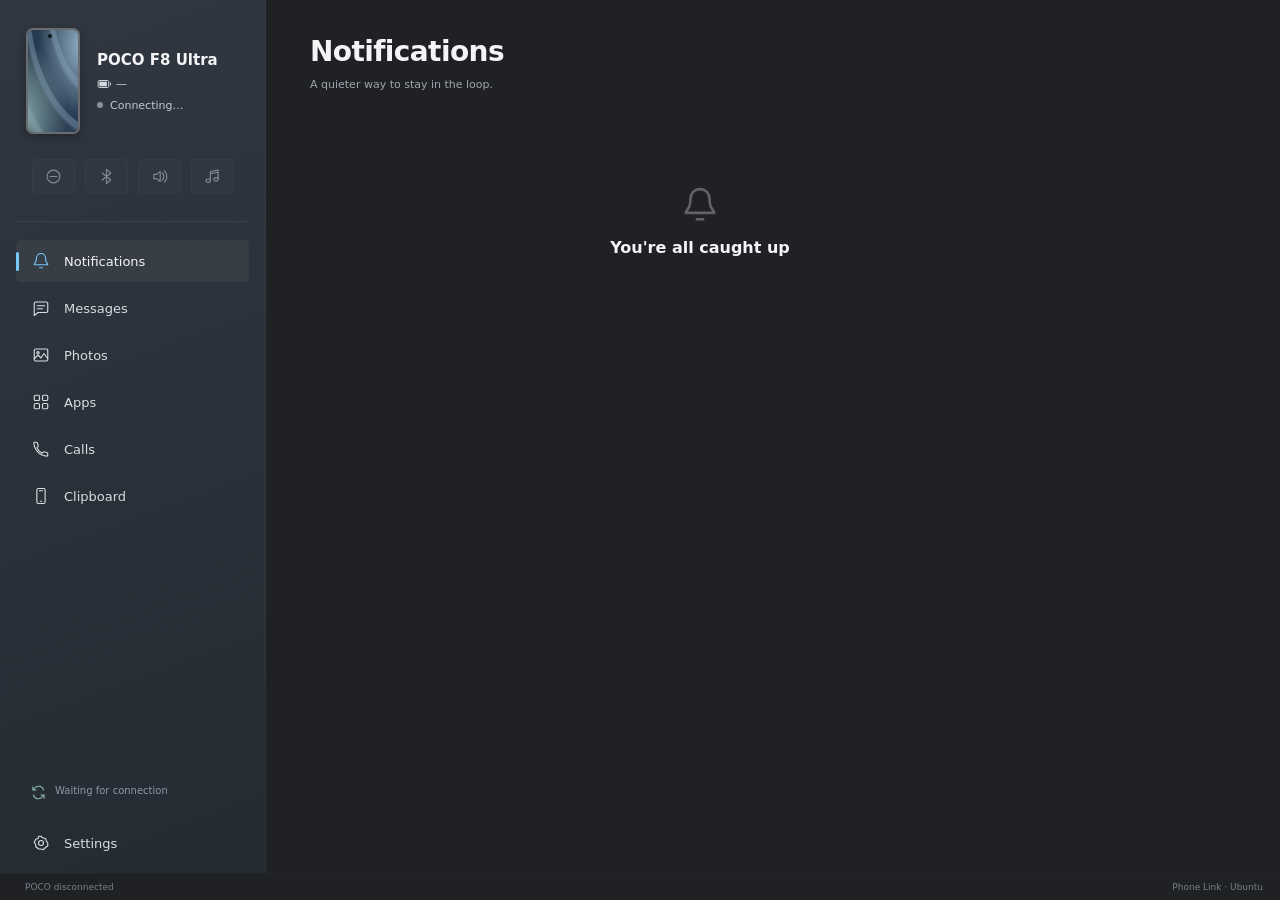
==== src/ui/index.html @ aa17e8bf "Add Linux client, embedded dialer, native relay and GNOME companion" ====
<!doctype html><html lang="el"><head><meta charset="utf-8"><meta name="viewport" content="width=device-width,initial-scale=1"><meta http-equiv="Content-Security-Policy" content="default-src 'none'; script-src 'self'; style-src 'self' 'unsafe-inline'; img-src 'self' data:; connect-src 'none'; frame-src 'self'; object-src 'none'; base-uri 'none'; form-action 'none'"><title>Phone Link</title><link rel="stylesheet" href="style.css"></head><body><div class="window"><div class="workspace"><aside class="sidebar"><div class="device"><div class="phone-thumb" aria-hidden="true"><div class="camera-hole"></div><div class="phone-wallpaper"></div></div><div class="device-info"><div class="device-name">POCO F8 Ultra</div><div class="device-indicators" id="device-indicators">—</div><div class="connection" id="connection">Σύνδεση…</div></div></div><div class="quick-controls" id="quick-controls"></div><nav class="navigation" id="navigation"></nav><div class="sidebar-bottom"><div class="sync-status" id="sync-state"></div><button class="nav-item" data-tab="settings" id="settings-nav"></button></div></aside><main class="main"><div id="view"></div></main></div><footer class="statusbar"><span id="footer-state"></span><span>Phone Link · Ubuntu</span></footer></div><div class="toast" id="toast" role="status"></div><script src="icons.js"></script><script src="native.js"></script></body></html>
---- src/ui/style.css ----
:root{font-family:'Segoe UI Variable','Segoe UI',system-ui,-apple-system,sans-serif;color:#f5f5f7;background:#0a111d;font-synthesis:none;--bg:#202124;--panel:#28292d;--raised:#303136;--sidebar:#272d35;--text:#f4f4f6;--muted:#a1a4ae;--border:#ffffff12;--hover:#ffffff09;--accent:#77c8fa;--accent-bg:#203e52;--input:#2a2b2f;--shadow:0 25px 100px #0007}*{box-sizing:border-box}body{margin:0;min-width:360px;min-height:100vh;overflow:hidden}button,input,textarea{font:inherit}button{color:inherit;cursor:pointer}button:disabled{cursor:default;opacity:.4}button:focus-visible,a:focus-visible,input:focus-visible,textarea:focus-visible{outline:2px solid var(--accent);outline-offset:3px}button{border:0;background:none}svg{display:block;width:20px;height:20px;flex-shrink:0}input,textarea{color:var(--text);background:var(--input);border:1px solid #ffffff10;outline:none}input::placeholder,textarea::placeholder{color:var(--muted)}.desktop-glow{position:fixed;inset:0;background:radial-gradient(ellipse at 90% 100%,#22438370 0,transparent 50%),radial-gradient(ellipse at 10% 0,#163b6c85 0,transparent 50%),#0b111d}.window{position:relative;margin:26px auto;width:calc(100% - 72px);max-width:1536px;height:calc(100dvh - 52px);min-height:590px;border:1px solid #ffffff24;border-radius:11px;box-shadow:var(--shadow);overflow:hidden;background:var(--bg);display:flex;flex-direction:column}.titlebar{height:43px;min-height:43px;background:#23252b;display:flex;align-items:center;justify-content:space-between;padding-left:20px}.title-brand{display:flex;align-items:center;gap:10px;font-size:12px}.phone-link-logo{position:relative;display:block;width:20px;height:20px}.phone-link-logo i{position:absolute;width:10px;height:17px;border:2px solid #4db5f5;border-radius:2px;left:1px;top:0;background:#104373}.phone-link-logo i+i{left:8px;top:4px;background:#64d0fa;border-color:#64d0fa;height:14px;width:9px;box-shadow:-1px 0 1px #101520}.demo-tag{font-size:8px;letter-spacing:1.3px;border:1px solid #ffffff20;border-radius:3px;color:#a2a6b2;padding:2px 5px;margin-left:7px}.title-tools{display:flex;align-items:center;height:100%}.title-tools .icon-button{width:38px;height:30px;color:#b0b5c1}.title-divider{height:15px;width:1px;background:var(--border);margin:0 11px}.window-button{font-family:Arial,sans-serif;height:43px;width:47px;font-size:15px;color:#c9cbd3}.window-button:hover{background:#ffffff10}.close-window:hover{background:#c42b1c;color:#fff}.workspace{display:flex;flex:1;min-height:0}.sidebar{width:266px;min-width:266px;padding:28px 16px 9px;background:radial-gradient(ellipse at 0 25%,#52617930,transparent 75%),linear-gradient(165deg,#2c3037,#252b34);border-right:1px solid #ffffff08;display:flex;flex-direction:column;overflow-y:auto}.device{display:flex;gap:17px;align-items:center;padding:0 10px 25px}.phone-thumb{position:relative;background:#10151a;border:2px solid #6a6c70;border-radius:7px;width:48px;height:91px;overflow:hidden;flex-shrink:0;box-shadow:0 3px 10px #0004}.phone-wallpaper{position:absolute;inset:1px;border-radius:4px;background:radial-gradient(ellipse at 100% 20%,#8dabc1 0,transparent 55%),radial-gradient(ellipse at -10% 80%,#88aaa8 0,transparent 56%),repeating-radial-gradient(ellipse at 150% -20%,#263a51 0 8px,#526780 9px 12px,#2c3e51 14px 20px);transform:scale(1.15)}.camera-hole{position:absolute;z-index:1;width:4px;height:4px;border-radius:50%;background:#0d161c;top:4px;left:20px}.phone-thumb>span{position:absolute;top:20px;left:6px;font-size:10px;font-weight:300;color:#ffffffc5}.device-name{font-weight:600;font-size:15px;display:flex;gap:22px;align-items:center;padding:0;white-space:nowrap}.device-name>span{color:var(--muted);font-size:16px}.device-indicators{display:flex;align-items:center;gap:5px;font-size:11px;color:#d4d8e0;margin:8px 0}.device-indicators #network-icons{display:flex;gap:4px}.device-indicators svg{width:14px;height:14px}.device-indicators #battery-icon svg{width:19px}.connection{display:flex;align-items:center;gap:7px;font-size:11px;color:#c4c9d4}.status-dot{display:inline-block;width:6px;height:6px;background:#64ce91;border-radius:50%;flex-shrink:0}.quick-controls{display:flex;gap:10px;justify-content:center;margin-bottom:27px}.quick-toggle{height:35px;width:43px;display:grid;place-items:center;background:#ffffff09;border:1px solid #ffffff0d;border-radius:5px;color:#d6dbe5}.quick-toggle svg{width:17px;height:17px}.quick-toggle.active{background:#91d5fc;color:#17394d;border-color:transparent}.quick-toggle:hover{filter:brightness(1.13)}.navigation{display:flex;flex-direction:column;gap:5px;border-top:1px solid #ffffff10;padding-top:18px}.nav-item{position:relative;display:flex;gap:14px;align-items:center;text-align:left;width:100%;height:42px;padding:0 16px;border-radius:5px;font-size:13px;color:#d9dce3}.nav-item svg{width:18px;height:18px;stroke-width:1.5}.nav-item:hover{background:var(--hover)}.nav-item.active{background:#ffffff0c;color:var(--text)}.nav-item.active:before{content:'';position:absolute;width:3px;height:19px;left:0;border-radius:4px;background:var(--accent)}.nav-item.active svg{color:var(--accent)}.nav-badge{margin-left:auto;padding:1px 5px;border-radius:10px;background:#82cfff;color:#153447;font-size:10px;min-width:18px;text-align:center;font-weight:600}.sidebar-notifications{padding:27px 8px 12px}.section-eyebrow{display:flex;justify-content:space-between;color:#8d97a6;font-size:9px;font-weight:600;letter-spacing:1px}.small-dot{width:5px;height:5px;border-radius:50%;background:var(--accent)}.notification-peek{margin-top:13px;padding:13px 9px;display:flex;gap:8px;text-align:left;background:#ffffff05;border:1px solid #ffffff0b;border-radius:7px;width:100%;align-items:flex-start}.notification-peek:hover{background:#ffffff0b}.peek-logo .app-icon{width:23px;height:23px;border-radius:6px}.notification-peek>span:nth-child(2){min-width:0;flex:1}.notification-peek b{font-size:10px;font-weight:400;color:#b8c0cc;display:block}.notification-peek span span{font-size:11px;margin-top:8px;display:block;font-weight:600}.notification-peek p{font-size:10px;color:#a6afbd;line-height:1.6;margin:4px 0 0}.notification-peek small{font-size:9px;color:#7f8998;white-space:nowrap}.sidebar-bottom{margin-top:auto;padding-top:25px}.sync-status{padding:0 15px 22px;display:flex;gap:9px;align-items:center;color:#8e98a7;font-size:10px}.sync-status svg{width:15px;height:15px;color:#8bbaa8}.sync-status small{display:block;font-size:9px;margin-top:4px;color:#747e8d}.main{flex:1;min-width:0;overflow-y:auto;background:var(--bg);scrollbar-width:thin;scrollbar-color:#5558 transparent}.mobile-bar{display:none}#view{padding:35px 44px 30px;min-height:100%}.page-header{display:flex;align-items:flex-start;justify-content:space-between;gap:20px;margin-bottom:25px}.page-title{font-size:28px;font-weight:600;line-height:1.2;letter-spacing:-.6px;margin:0 0 9px}.page-subtitle{font-size:11px;color:var(--muted);margin:0;display:flex;gap:10px;align-items:center}.text-link{font-size:11px;color:var(--accent);padding:0}.text-link:hover{text-decoration:underline}.header-actions{display:flex;align-items:center;gap:10px;padding-top:3px}.search-box{display:flex;align-items:center;background:var(--input);border:1px solid #ffffff12;border-bottom-color:#ffffff48;border-radius:5px;height:33px;width:225px;padding:0 10px;gap:10px}.search-box:focus-within{border-bottom:2px solid var(--accent)}.search-box input{min-width:0;flex:1;border:0;padding:0;background:none;font-size:11px;height:100%;outline:none}.search-box input:focus-visible{outline:0}.search-box svg{width:14px;height:14px;color:#adb1bb}.search-box:has(input:not(:placeholder-shown)) .search-clear{display:block}.search-clear{display:none;font-size:14px;padding:0 2px}.screen-button{display:flex;align-items:center;gap:8px;border:1px solid #ffffff18;border-radius:5px;padding:9px 12px;font-size:11px;background:#ffffff04;white-space:nowrap}.screen-button svg{width:15px;height:15px;color:var(--accent)}.screen-button:hover{background:var(--hover)}.apps-feature{display:flex;align-items:center;gap:22px;padding:18px 24px;background:linear-gradient(105deg,#2c3445,#292c35 63%,#2d303a);border:1px solid #ffffff0e;border-radius:8px;position:relative;margin-bottom:28px;min-height:89px;overflow:hidden}.feature-art{width:94px;height:57px;position:relative;flex-shrink:0;perspective:200px}.art-computer{position:absolute;left:0;bottom:8px;width:75px;height:45px;background:linear-gradient(140deg,#2c3f70,#7a6eb0);border:2px solid #8e90b5;border-radius:4px;box-shadow:0 4px 10px #080c2760}.art-computer:before{content:'';position:absolute;inset:3px;background:radial-gradient(ellipse at 80% 90%,#938bf2,transparent 65%),linear-gradient(150deg,#293c84,#405b9c);border-radius:1px}.art-computer:after{content:'';position:absolute;bottom:-5px;left:-7px;width:85px;height:3px;background:#a1a4ca;border-radius:1px 1px 8px 8px}.art-phone{position:absolute;right:4px;top:4px;height:52px;width:27px;background:linear-gradient(135deg,#5083a9,#a98fe1);border:2px solid #bcc3e0;border-radius:5px;box-shadow:-4px 4px 7px #0003}.art-phone:before{content:'';position:absolute;width:6px;height:2px;border-radius:3px;top:2px;left:8px;background:#454b77}.art-phone:after{content:'';position:absolute;inset:14px 4px 10px;border-radius:3px;background:linear-gradient(135deg,#a6c4eb55,#817acfff)}.feature-text h2{font-size:13px;font-weight:600;margin:0 0 5px;display:flex;align-items:center;gap:8px}.new-pill{font-size:8px;letter-spacing:.4px;background:#bbb2f0;color:#28223d;padding:2px 5px;border-radius:3px;font-weight:700}.feature-text p{font-size:11px;line-height:1.6;color:#aab0c2;margin:0;max-width:460px}.feature-close{margin-left:auto;align-self:flex-start;font-size:15px;color:var(--muted);padding:0 0 0 14px}.section-heading{display:flex;justify-content:space-between;align-items:center;margin:0 0 15px;gap:10px}.section-heading h2{font-size:15px;font-weight:600;margin:0}.section-heading>span{font-size:10px;color:#858993}.app-grid{display:grid;grid-template-columns:repeat(6,minmax(65px,1fr));column-gap:18px;row-gap:13px}.app-grid.recent{grid-template-columns:repeat(6,minmax(65px,1fr));margin-bottom:26px;padding-bottom:23px;border-bottom:1px solid var(--border)}.app-tile{min-width:0;position:relative;display:flex;flex-direction:column;align-items:center;justify-content:center;padding:12px 5px 9px;min-height:91px;border:1px solid transparent;border-radius:7px;gap:10px}.app-tile:hover{background:#ffffff05;border-color:#ffffff0a}.app-tile .app-icon{transition:transform .16s}.app-tile:hover .app-icon{transform:translateY(-2px)}.app-tile>span:last-child{font-size:11px;text-align:center;white-space:nowrap;text-overflow:ellipsis;max-width:100%;overflow:hidden;color:#e0e2e7}.app-icon{display:inline-flex;align-items:center;justify-content:center;width:45px;height:45px;border-radius:12px;background:var(--icon-bg,#4c79b8);box-shadow:0 2px 5px #0002;overflow:hidden;flex-shrink:0}.app-icon svg{width:100%;height:100%;padding:7px}.app-notification{position:absolute;top:6px;left:calc(50% + 10px);z-index:1;display:grid;place-items:center;min-width:15px;height:15px;border:2px solid var(--bg);border-radius:50%;font-size:8px;background:#ed5e65;color:white}.favorite-star{position:absolute;right:3px;top:4px;opacity:0;color:#f1c876;font-size:13px;z-index:2;padding:3px}.app-tile:hover .favorite-star,.favorite-star:focus-visible{opacity:1}.apps-bottom-note{display:flex;gap:7px;color:#707680;font-size:10px;margin-top:25px;align-items:center}.apps-bottom-note svg{width:13px;height:13px}.statusbar{height:27px;min-height:27px;background:#1e2025;border-top:1px solid #ffffff05;display:flex;justify-content:space-between;align-items:center;padding:0 17px 0 25px;color:#777f8c;font-size:9px}.statusbar>span{display:flex;gap:6px;align-items:center}.statusbar .status-dot{width:4px;height:4px;background:#80bca4}.footer-dot{padding:0 3px;color:#555f6d}.icon-button{width:30px;height:30px;display:inline-grid;place-items:center;border-radius:5px;color:var(--muted)}.icon-button:hover{background:var(--hover);color:var(--text)}.empty-state{padding:70px 20px;display:flex;align-items:center;flex-direction:column;text-align:center;color:var(--muted);gap:14px}.empty-state svg{width:38px;height:38px;opacity:.5}.empty-state b{color:var(--text);font-size:16px}.empty-state p{margin:0;font-size:12px;line-height:1.6}.primary-button{background:#8dcefa;color:#15364b;padding:9px 18px;border-radius:5px;font-size:12px;font-weight:600;border:1px solid transparent;display:inline-flex;align-items:center;gap:8px}.primary-button:hover{filter:brightness(1.06)}.primary-button svg{width:16px;height:16px}.secondary-button{padding:9px 15px;border:1px solid var(--border);background:var(--raised);border-radius:5px;font-size:12px;display:inline-flex;align-items:center;gap:8px}.secondary-button:hover{background:var(--hover)}.secondary-button svg{width:15px;height:15px}.toast{position:fixed;bottom:49px;left:50%;transform:translate(-50%,20px);max-width:90%;z-index:1000;background:#343941;color:#eef1f7;border:1px solid #ffffff20;box-shadow:0 8px 35px #0006;border-radius:7px;padding:12px 18px;font-size:12px;opacity:0;pointer-events:none;transition:.2s}.toast.show{opacity:1;transform:translate(-50%,0)}.content-panel{border:1px solid var(--border);border-radius:8px;background:var(--panel);overflow:hidden}.messages-layout{display:grid;grid-template-columns:265px 1fr;height:calc(100dvh - 238px);min-height:390px}.conversation-list{border-right:1px solid var(--border);overflow-y:auto;padding:10px 8px}.conversation-item{display:flex;align-items:center;gap:10px;width:100%;text-align:left;padding:14px 9px;border-radius:5px;margin:3px 0}.conversation-item:hover{background:var(--hover)}.conversation-item.selected{background:#ffffff0b}.avatar{width:37px;height:37px;border-radius:50%;background:#57718e;display:inline-flex;align-items:center;justify-content:center;font-size:13px;flex-shrink:0;font-weight:500;color:#fff}.conversation-preview{flex:1;min-width:0}.conversation-preview b{font-size:12px;font-weight:500}.conversation-preview p{font-size:10px;color:var(--muted);margin:5px 0 0;white-space:nowrap;text-overflow:ellipsis;overflow:hidden}.conversation-item time{font-size:9px;color:var(--muted);align-self:flex-start;margin-top:5px}.conversation-detail{display:flex;flex-direction:column;min-width:0}.chat-header{height:68px;display:flex;align-items:center;padding:0 22px;gap:11px;border-bottom:1px solid var(--border)}.chat-header b{font-weight:600;font-size:13px;display:block}.chat-header small{color:var(--muted);font-size:10px;display:block;margin-top:3px}.chat-header .icon-button{margin-left:auto;color:var(--accent)}.chat-messages{flex:1;overflow-y:auto;padding:25px 24px;display:flex;flex-direction:column;gap:13px}.chat-date{align-self:center;color:#757c87;font-size:9px;margin:0 0 15px}.bubble{font-size:12px;line-height:1.6;max-width:83%;background:#3b3c42;border-radius:8px 8px 8px 2px;padding:10px 14px;align-self:flex-start}.bubble.sent{align-self:flex-end;background:#31556f;border-radius:8px 8px 2px 8px}.bubble small{display:block;font-size:8px;color:#b9c3ce;text-align:right;margin-top:4px}.chat-compose{display:flex;align-items:center;gap:10px;padding:16px 20px}.chat-compose input{height:38px;border-radius:5px;flex:1;min-width:0;padding:0 12px;font-size:12px}.send-button{height:38px;width:39px;display:grid;place-items:center;background:#8dcefa;color:#173a52;border-radius:5px}.send-button svg{width:18px}.photos-grid{display:grid;grid-template-columns:repeat(4,1fr);gap:12px}.photo-tile{position:relative;aspect-ratio:1.16;overflow:hidden;border-radius:6px;padding:0;background:var(--raised)}.photo-tile img{width:100%;height:100%;object-fit:cover;transition:transform .25s}.photo-tile:hover img{transform:scale(1.05)}.photo-tile:after{content:'';position:absolute;inset:0;box-shadow:inset 0 0 0 1px #ffffff12;border-radius:6px}.photo-tile .photo-type{position:absolute;bottom:9px;right:9px;background:#0006;border-radius:4px;padding:4px;color:white}.photo-type svg{width:13px;height:13px}.photo-group{font-size:12px;color:var(--muted);margin:25px 0 15px}.calls-layout{display:grid;grid-template-columns:1fr 300px;gap:25px}.call-row{display:flex;align-items:center;padding:15px 14px;border-bottom:1px solid var(--border);gap:12px}.call-row:last-child{border-bottom:0}.call-person{flex:1}.call-person b{font-size:12px;font-weight:500}.call-person small{font-size:10px;color:var(--muted);margin-top:5px;display:flex;gap:5px;align-items:center}.call-person small svg{width:11px;height:11px}.call-row time{font-size:10px;color:var(--muted)}.call-row .icon-button{color:var(--accent);margin-left:10px}.dialer{padding:28px 25px;text-align:center}.dialer>svg{width:37px;height:37px;padding:8px;background:#ffffff08;border-radius:50%;margin:0 auto 20px;color:var(--muted)}.number-input{display:flex;align-items:center;gap:5px}.number-input input{width:100%;background:none;border:0;text-align:center;font-size:23px;letter-spacing:2px;height:44px}.dialer-hint{font-size:10px;color:var(--muted);margin:8px 0 23px}.keypad{display:grid;grid-template-columns:repeat(3,1fr);gap:7px;margin-bottom:23px}.keypad button{height:53px;border-radius:5px;font-size:23px;background:#ffffff05}.keypad button:hover{background:#ffffff10}.keypad button small{display:block;font-size:8px;color:var(--muted);letter-spacing:1.8px;height:12px;margin-top:2px}.dial-call{border-radius:50%;background:#8dcefa;color:#14394e;width:43px;height:43px;display:inline-grid;place-items:center}.notifications-list{max-width:780px;display:flex;flex-direction:column;gap:13px}.notification-card{padding:18px 21px;background:var(--panel);border:1px solid var(--border);border-radius:8px}.notification-card-top{display:flex;align-items:center;gap:8px;font-size:10px;color:var(--muted);margin-bottom:14px}.notification-card-top .app-icon{width:22px;height:22px;border-radius:6px}.notification-card-top .app-icon svg{padding:4px}.notification-card-top time{margin-left:auto}.notification-card h3{font-size:13px;margin:0 0 7px;font-weight:600}.notification-card p{font-size:12px;color:#bec2cc;line-height:1.6;margin:0 0 15px}.notification-reply{display:flex;gap:10px;margin-top:12px}.notification-reply input{flex:1;min-width:0;height:34px;border-radius:5px;padding:0 10px;font-size:11px}.notification-card-actions{display:flex;gap:17px}.settings-list{max-width:850px}.settings-row{display:flex;align-items:center;gap:15px;background:var(--panel);border:1px solid var(--border);border-radius:6px;padding:20px;margin-bottom:7px}.settings-row>svg{color:var(--muted);width:21px}.settings-row>div{flex:1}.settings-row b{font-size:13px;font-weight:500;display:block}.settings-row p{font-size:11px;color:var(--muted);margin:6px 0 0;line-height:1.5}.settings-row input[type=text]{width:160px;height:34px;border-radius:5px;padding:0 10px;font-size:12px}.settings-row select{background:var(--raised);color:var(--text);border:1px solid var(--border);border-radius:5px;padding:7px 26px 7px 10px;font-size:12px}.switch{width:39px;height:21px;background:#60636c;border-radius:15px;padding:3px;display:flex;align-items:center;flex-shrink:0}.switch:before{content:'';width:15px;height:15px;background:#fff;border-radius:50%;transition:transform .15s}.switch.on{background:#8dcefa}.switch.on:before{transform:translateX(18px);background:#1a4058}.settings-about{margin:25px 2px;color:#777f8b;font-size:11px;line-height:1.8}.overlay-backdrop{position:fixed;inset:0;background:#080b128a;backdrop-filter:blur(5px);z-index:100;display:flex;align-items:center;justify-content:center;padding:25px}.dialog{background:#2a2c32;border:1px solid #ffffff20;border-radius:11px;box-shadow:0 20px 80px #0009;padding:25px;max-width:440px;width:100%;max-height:90dvh;overflow-y:auto}.dialog-heading{display:flex;align-items:center;justify-content:space-between;gap:15px;margin-bottom:18px}.dialog-heading h2{font-size:20px;font-weight:600;margin:0}.dialog p{font-size:12px;color:var(--muted);line-height:1.7}.dialog-actions{display:flex;justify-content:flex-end;gap:8px;margin-top:25px}.phone-mirror{position:relative;width:310px;max-width:90vw;border:1px solid #555d6a;border-radius:12px;background:#131a22;box-shadow:0 25px 80px #0008;overflow:hidden;color:#fff}.mirror-titlebar{display:flex;align-items:center;justify-content:space-between;padding:9px 11px;background:#282d35;font-size:10px}.mirror-titlebar .icon-button{width:23px;height:23px}.mirror-titlebar svg{width:15px;height:15px}.mirror-screen{height:544px;max-height:75dvh;overflow-y:auto;position:relative;background:repeating-radial-gradient(ellipse at 150% -20%,#142a3c 0 25px,#23465a 26px 30px,#0e293b 32px 55px)}.mirror-status{display:flex;align-items:center;justify-content:space-between;padding:12px 16px;font-size:10px;color:#d9edf5}.mirror-clock{text-align:center;font-size:51px;font-weight:200;margin:29px 0 0}.mirror-date{font-size:11px;text-align:center;margin:3px 0 31px;color:#c0d3e0}.mirror-app-grid{display:grid;grid-template-columns:repeat(4,1fr);gap:19px 9px;padding:0 17px 30px}.mirror-app-grid button{min-width:0;display:flex;flex-direction:column;align-items:center;gap:7px;padding:0}.mirror-app-grid .app-icon{width:42px;height:42px}.mirror-app-grid small{font-size:8px;max-width:100%;white-space:nowrap;overflow:hidden;text-overflow:ellipsis}.mirror-gesture{width:87px;height:4px;border-radius:5px;background:#ffffffa1;margin:10px auto 12px}.mirror-app-content{padding:20px 19px;min-height:400px;background:#f6f7f9;color:#1b2630}.mirror-app-heading{display:flex;align-items:center;gap:12px;font-size:20px;font-weight:600;margin-bottom:30px}.mirror-app-heading .app-icon{width:37px;height:37px}.mirror-app-content p{font-size:12px;line-height:1.7;color:#6e7780}.mirror-app-card{background:#fff;border:1px solid #0001;padding:17px;border-radius:9px;margin:12px 0;font-size:12px;line-height:1.8}.mirror-app-card small{display:block;color:#8b929b;font-size:10px}.mirror-app-content h3{font-size:14px}.mirror-app-content .app-icon svg{color:white}.photo-dialog{max-width:1000px;width:100%;background:#1d2025;border-radius:10px;border:1px solid #ffffff20;overflow:hidden}.photo-dialog-header{padding:10px 16px;display:flex;align-items:center;justify-content:space-between;font-size:12px;color:#b7becb}.photo-viewer{height:65dvh;display:flex;align-items:center;justify-content:space-between;gap:15px;padding:15px}.photo-viewer img{max-width:calc(100% - 100px);max-height:100%;object-fit:contain;border-radius:4px}.photo-viewer .icon-button{background:#ffffff08;flex-shrink:0}.photo-dialog-footer{display:flex;justify-content:space-between;align-items:center;padding:16px;color:#838d9e;font-size:11px;border-top:1px solid #ffffff10}.photo-dialog-footer a{color:var(--accent);text-decoration:none;display:flex;align-items:center;gap:8px}.photo-dialog-footer svg{width:15px;height:15px}.call-dialog{text-align:center;padding:28px 30px 35px}.call-dialog>.avatar{width:72px;height:72px;font-size:24px;margin:10px auto 15px}.call-dialog h2{font-size:23px;font-weight:500;margin:0 0 8px}.call-dialog .call-time{font-size:13px;margin-bottom:30px}.call-actions{display:flex;gap:16px;justify-content:center;margin-top:25px}.call-action{display:flex;flex-direction:column;align-items:center;gap:9px;font-size:10px;color:var(--muted)}.call-action>span{width:42px;height:42px;background:#ffffff0c;display:grid;place-items:center;border-radius:50%;color:var(--text)}.call-action.active>span{background:#8dcefa;color:#153c55}.call-action.end>span{background:#d93f51;color:white}.call-action.end svg{transform:rotate(135deg)}.light{--bg:#f8f9fb;--panel:#fff;--raised:#f0f1f4;--text:#24262b;--muted:#737882;--border:#00000012;--hover:#00000006;--input:#fff;color:var(--text)}.light .titlebar,.light .statusbar{background:#edf0f5;color:#545b68}.light .title-tools .icon-button,.light .window-button{color:#545b68}.light .sidebar{background:linear-gradient(160deg,#e8eef5,#e0e8f0)}.light .nav-item{color:#424d5c}.light .nav-item.active{background:#ffffffa8}.light .device-indicators,.light .connection{color:#566271}.light .quick-toggle{color:#596271;background:#ffffff5c;border-color:#0001}.light .quick-toggle.active{background:#93d5ff;color:#143f5a}.light .navigation{border-top-color:#0001}.light .notification-peek{background:#ffffff4f;border-color:#0001}.light .notification-peek b,.light .notification-peek p{color:#5e6c7e}.light .app-tile>span:last-child{color:#353e4a}.light .app-tile:hover{background:#00000005}.light .search-box{border-color:#0002}.light .apps-feature{background:linear-gradient(110deg,#e2e8ff,#e9edf4);border-color:#0001}.light .feature-text p{color:#727d95}.light .bubble{background:#e8ebf0}.light .bubble.sent{background:#d1eafd}.light .bubble small{color:#718297}.light .dialog{background:#fafbfc}.light .dialog p{color:#737882}.light .notification-card p{color:#647080}.light .keypad button{background:#f1f3f7}.light .conversation-item.selected{background:#e9f0fa}.light .settings-row select{border-color:#0002}.light .statusbar{border-top-color:#0001}.light .screen-button{border-color:#0002}.light .title-brand{color:#303843}.light .demo-tag{color:#647185;border-color:#0002}.light .quick-toggle:hover{filter:brightness(.97)}@media(min-width:1550px){#view{padding:44px 55px}.app-grid{row-gap:22px}.app-tile{min-height:105px}.app-icon{width:49px;height:49px}}@media(max-width:1180px){.window{width:calc(100% - 32px);margin:16px auto;height:calc(100dvh - 32px)}.sidebar{width:235px;min-width:235px;padding-left:12px;padding-right:12px}.device{gap:12px;padding-left:6px;padding-right:6px}.device-name{gap:14px}#view{padding:30px}.header-actions{flex-wrap:wrap;justify-content:flex-end}.search-box{width:195px}.screen-button{padding:8px 10px}.app-grid{column-gap:7px}.calls-layout{grid-template-columns:1fr 250px;gap:15px}.messages-layout{grid-template-columns:220px 1fr;height:calc(100dvh - 230px)}.page-title{font-size:26px}.feature-text p{max-width:320px}.apps-feature{padding:16px;gap:18px}}@media(max-width:950px){.sidebar{width:210px;min-width:210px}.device-name{font-size:13px;gap:12px}.phone-thumb{width:41px;height:78px}.device-info{min-width:0}.quick-controls{gap:7px}.quick-toggle{width:36px;height:32px}#view{padding:26px 24px}.app-grid,.app-grid.recent{grid-template-columns:repeat(4,minmax(50px,1fr))}.page-header{flex-direction:column;gap:18px}.header-actions{padding:0;justify-content:flex-start;width:100%}.search-box{flex:1;max-width:260px}.apps-feature{gap:13px}.feature-art{width:80px}.feature-text p{font-size:10px}.section-heading{margin-bottom:9px}.calls-layout{grid-template-columns:1fr}.dialer{max-width:320px;width:100%;margin:0 auto}.messages-layout{grid-template-columns:175px 1fr;height:calc(100dvh - 273px)}.conversation-item{padding:12px 5px;gap:7px}.conversation-item .avatar{width:30px;height:30px;font-size:11px}.conversation-item time{display:none}.chat-header{padding:0 15px}.chat-messages{padding:20px 15px}.chat-compose{padding:12px}.photos-grid{grid-template-columns:repeat(3,1fr)}.statusbar>span:last-child{display:none}}@media(max-width:700px){body{overflow:auto}.window{width:100%;height:100dvh;min-height:0;margin:0;border:0;border-radius:0}.titlebar{height:38px;min-height:38px;padding-left:16px}.window-button{display:none}.title-divider{display:none}.sidebar{position:absolute;left:0;top:38px;bottom:27px;width:245px;min-width:245px;z-index:20;box-shadow:15px 0 70px #0007;transform:translateX(-110%);transition:transform .2s}.sidebar.open{transform:translateX(0)}.main{position:relative}.mobile-bar{display:flex;align-items:center;gap:10px;padding:12px 15px 0;font-size:11px;color:var(--muted)}.mobile-bar .status-dot{margin-left:auto;margin-right:8px}#view{padding:23px 20px}.page-header{gap:18px;margin-bottom:22px}.page-title{font-size:26px}.header-actions{gap:8px}.screen-button{font-size:10px}.search-box{width:150px;max-width:none}.apps-feature{padding:14px 12px;gap:10px;min-height:85px}.feature-art{width:73px;transform:scale(.8);transform-origin:left center;margin-right:-13px}.feature-text h2{font-size:11px;gap:5px}.feature-text p{font-size:10px;line-height:1.5}.feature-close{padding-left:3px}.app-grid,.app-grid.recent{grid-template-columns:repeat(4,minmax(45px,1fr));gap:8px 3px}.app-tile{padding:10px 3px;min-height:89px}.app-tile>span:last-child{font-size:10px}.app-icon{width:43px;height:43px}.statusbar{font-size:8px;padding:0 15px}.section-heading h2{font-size:14px}.messages-layout{grid-template-columns:65px 1fr;height:calc(100dvh - 300px);min-height:370px}.conversation-list{padding:8px 4px}.conversation-list .conversation-preview,.conversation-list .conversation-item time{display:none}.conversation-item{justify-content:center;padding:12px 2px}.conversation-item .avatar{width:36px;height:36px;font-size:12px}.chat-header .avatar{width:30px;height:30px}.chat-header{padding:0 11px;gap:8px;height:60px}.chat-header b{font-size:12px}.chat-header small{font-size:9px}.chat-messages{padding:20px 12px;gap:10px}.bubble{font-size:11px;padding:9px 11px;max-width:94%}.chat-compose{gap:6px;padding:10px 8px}.chat-compose input{font-size:11px;padding:0 8px}.send-button{width:32px;flex-shrink:0}.photos-grid{grid-template-columns:repeat(2,1fr);gap:9px}.settings-row{padding:15px;gap:10px;flex-wrap:wrap}.settings-row>svg{width:18px}.settings-row input[type=text]{width:130px}.settings-row b{font-size:12px}.settings-row p{font-size:10px}.notification-card{padding:16px}.notification-card p{font-size:11px}.photo-viewer{gap:6px;padding:8px;height:55dvh}.photo-viewer img{max-width:calc(100% - 72px)}.photo-viewer .icon-button{width:27px}.overlay-backdrop{padding:15px}.photo-dialog-footer{font-size:10px;gap:10px}.photo-dialog-footer a{font-size:10px}.calls-layout{gap:20px}.call-row{padding:15px 12px}.page-subtitle{font-size:10px}.sidebar-notifications{padding-top:24px}.sync-status{font-size:10px}.toast{bottom:42px;font-size:11px;text-align:center;width:max-content}.dialog{padding:20px}.apps-bottom-note{font-size:9px}.main{scrollbar-width:none}}@media(prefers-reduced-motion:reduce){*,*:before,*:after{transition:none!important;animation:none!important}}
.app-label{font-size:11px;text-align:center;white-space:nowrap;text-overflow:ellipsis;max-width:100%;overflow:hidden;color:var(--text)}.app-launch{min-width:0}.app-grid .app-tile{gap:0}.window.maximized{width:100%;max-width:none;height:100dvh;margin:0;border-radius:0}@media(max-width:700px){.app-label{font-size:10px}}

.light{--accent:#1879af}.light .primary-button,.light .send-button,.light .dial-call{color:#15364b}.sidebar{scrollbar-width:thin;scrollbar-color:#7e899255 transparent}

.drawer-backdrop{display:none}@media(max-width:700px){.sidebar:not(.open){visibility:hidden}.sidebar.open{visibility:visible}.workspace:has(.sidebar.open) .drawer-backdrop{display:block;position:absolute;inset:38px 0 27px;background:#050a1370;z-index:19}}

html,body{background:transparent!important}body{min-width:640px}.window{margin:0;width:100%;max-width:none;height:100vh;min-height:0;border:0;border-radius:0;box-shadow:none;background:transparent}.desktop-glow,.titlebar{display:none}.sidebar{background:rgba(35,38,44,.24)}.main{background:transparent}.statusbar{background:transparent}.native-clipboard{width:100%;min-height:170px;border-radius:8px;padding:15px;resize:vertical}.native-actions{display:flex;gap:12px;margin-top:18px}.native-status{color:var(--muted);line-height:1.65}.notification-card{background:rgba(44,47,53,.32)}.native-empty{padding:40px 15px;color:var(--muted);text-align:center;line-height:1.7}.native-empty svg{width:42px;height:42px;margin:0 auto 20px}.quick-controls button[disabled]{opacity:.5}.quick-toggle.active[disabled]{opacity:1}.sidebar-notifications{margin-top:20px}.sidebar-bottom{margin-top:auto}.device-name{cursor:default}.native-feature-row{display:flex;align-items:center;gap:14px;padding:18px 0;border-bottom:1px solid var(--border)}.native-feature-row strong{margin-left:auto}.native-message{padding:12px 0;color:var(--accent)}

html,body{background:#202124!important;color:var(--text)}.window,.main{background:#202124}.sidebar{background:linear-gradient(160deg,#303740,#252b33)}.statusbar{background:#202124}.phone-wallpaper{background-size:cover!important;background-position:center!important}.phone-thumb{height:106px;width:54px;min-width:54px}.device-indicators{gap:5px}.notification-card-top>svg{width:20px;height:20px}.native-status{white-space:pre-wrap}.empty-state>b{display:block}.quick-controls button:disabled{cursor:default}

#view:has(#native-dialer){padding:0;height:100%;min-height:0}.main:has(#native-dialer){overflow:hidden}
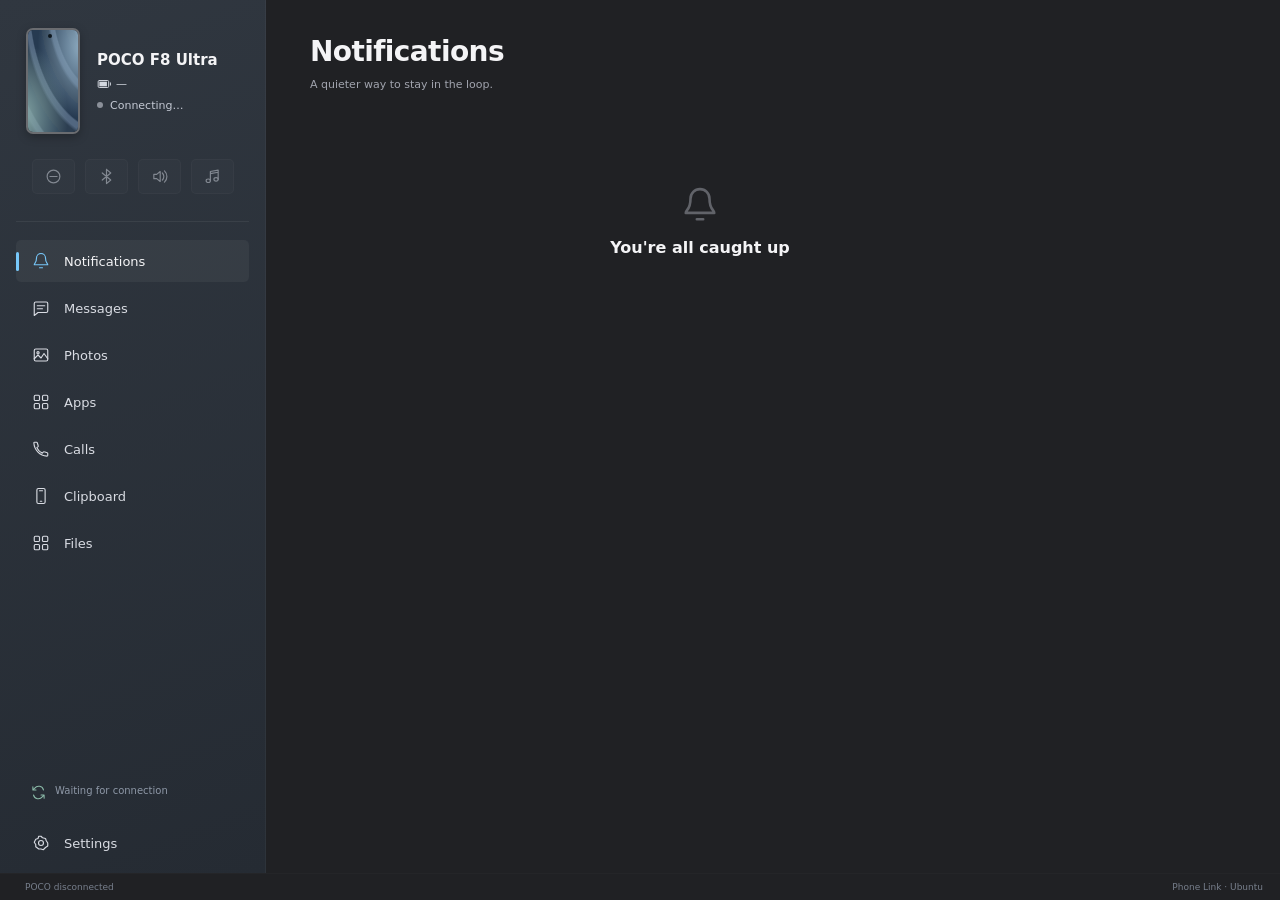
==== commit d9d5532a: "Integrate Wi-Fi files, native gallery and app streaming; document verified incoming calls" ====
--- a/src/ui/index.html
+++ b/src/ui/index.html
@@ -1 +1 @@
-<!doctype html><html lang="el"><head><meta charset="utf-8"><meta name="viewport" content="width=device-width,initial-scale=1"><meta http-equiv="Content-Security-Policy" content="default-src 'none'; script-src 'self'; style-src 'self' 'unsafe-inline'; img-src 'self' data:; connect-src 'none'; frame-src 'self'; object-src 'none'; base-uri 'none'; form-action 'none'"><title>Phone Link</title><link rel="stylesheet" href="style.css"></head><body><div class="window"><div class="workspace"><aside class="sidebar"><div class="device"><div class="phone-thumb" aria-hidden="true"><div class="camera-hole"></div><div class="phone-wallpaper"></div></div><div class="device-info"><div class="device-name">POCO F8 Ultra</div><div class="device-indicators" id="device-indicators">—</div><div class="connection" id="connection">Σύνδεση…</div></div></div><div class="quick-controls" id="quick-controls"></div><nav class="navigation" id="navigation"></nav><div class="sidebar-bottom"><div class="sync-status" id="sync-state"></div><button class="nav-item" data-tab="settings" id="settings-nav"></button></div></aside><main class="main"><div id="view"></div></main></div><footer class="statusbar"><span id="footer-state"></span><span>Phone Link · Ubuntu</span></footer></div><div class="toast" id="toast" role="status"></div><script src="icons.js"></script><script src="native.js"></script></body></html>+<!doctype html><html lang="el"><head><meta charset="utf-8"><meta name="viewport" content="width=device-width,initial-scale=1"><meta http-equiv="Content-Security-Policy" content="default-src 'none'; script-src 'self'; style-src 'self' 'unsafe-inline'; img-src 'self' data:; connect-src 'none'; frame-src 'self'; object-src 'none'; base-uri 'none'; form-action 'none'"><title>Phone Link</title><link rel="stylesheet" href="style.css"></head><body><div class="window"><div class="workspace"><aside class="sidebar"><div class="device"><div class="phone-thumb" aria-hidden="true"><div class="camera-hole"></div><div class="phone-wallpaper"></div></div><div class="device-info"><div class="device-name">POCO F8 Ultra</div><div class="device-indicators" id="device-indicators">—</div><div class="connection" id="connection">Σύνδεση…</div></div></div><div class="quick-controls" id="quick-controls"></div><nav class="navigation" id="navigation"></nav><div class="sidebar-bottom"><div class="sync-status" id="sync-state"></div><button class="nav-item" data-tab="settings" id="settings-nav"></button></div></aside><main class="main"><div id="view"></div></main></div><footer class="statusbar"><span id="footer-state"></span><span>Phone Link · Ubuntu</span></footer></div><div id="overlay-root"></div><div class="toast" id="toast" role="status"></div><script src="icons.js"></script><script src="native.js"></script></body></html>
--- a/src/ui/style.css
+++ b/src/ui/style.css
@@ -10,3 +10,6 @@
 html,body{background:#202124!important;color:var(--text)}.window,.main{background:#202124}.sidebar{background:linear-gradient(160deg,#303740,#252b33)}.statusbar{background:#202124}.phone-wallpaper{background-size:cover!important;background-position:center!important}.phone-thumb{height:106px;width:54px;min-width:54px}.device-indicators{gap:5px}.notification-card-top>svg{width:20px;height:20px}.native-status{white-space:pre-wrap}.empty-state>b{display:block}.quick-controls button:disabled{cursor:default}
 
 #view:has(#native-dialer){padding:0;height:100%;min-height:0}.main:has(#native-dialer){overflow:hidden}
+.photos-grid{display:grid;grid-template-columns:repeat(auto-fill,minmax(150px,1fr));gap:14px}.photo-tile{height:180px;min-width:0;display:flex;flex-direction:column;align-items:center;justify-content:center;overflow:hidden;border-radius:9px;background:var(--panel);padding:0}.photo-tile>img{width:100%;height:145px;object-fit:cover}.photo-tile>svg{width:36px;height:36px;margin:auto;color:var(--muted)}.photo-tile>small{width:100%;height:35px;padding:10px;font-size:10px;overflow:hidden;white-space:nowrap;text-overflow:ellipsis;text-align:left}.photo-tile:hover{outline:1px solid var(--accent)}
+
+.native-file-row{display:flex;align-items:center;gap:14px;padding:14px 18px;border-bottom:1px solid var(--border);font-size:12px}.native-file-row>span{flex:1}.native-file-row>.screen-button{margin-left:auto}.app-tile>svg{width:45px;height:45px;color:var(--accent);margin:10px auto}.app-tile{color:var(--text)}
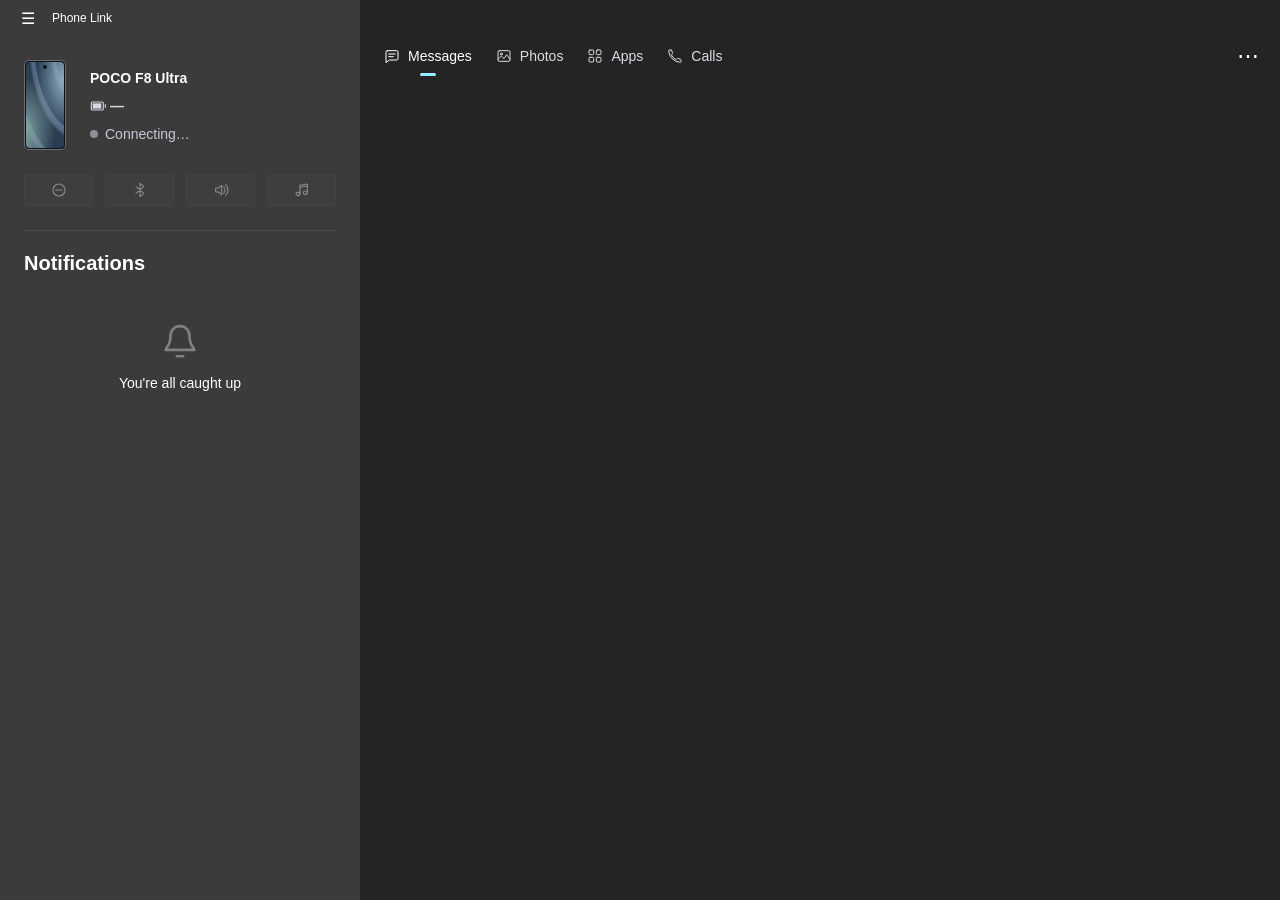
==== commit 6b145f9f: "Reconstruct Windows TopNavShell from decoded XBF layouts and theme resources" ====
--- a/src/ui/index.html
+++ b/src/ui/index.html
@@ -1 +1 @@
-<!doctype html><html lang="el"><head><meta charset="utf-8"><meta name="viewport" content="width=device-width,initial-scale=1"><meta http-equiv="Content-Security-Policy" content="default-src 'none'; script-src 'self'; style-src 'self' 'unsafe-inline'; img-src 'self' data:; connect-src 'none'; frame-src 'self'; object-src 'none'; base-uri 'none'; form-action 'none'"><title>Phone Link</title><link rel="stylesheet" href="style.css"></head><body><div class="window"><div class="workspace"><aside class="sidebar"><div class="device"><div class="phone-thumb" aria-hidden="true"><div class="camera-hole"></div><div class="phone-wallpaper"></div></div><div class="device-info"><div class="device-name">POCO F8 Ultra</div><div class="device-indicators" id="device-indicators">—</div><div class="connection" id="connection">Σύνδεση…</div></div></div><div class="quick-controls" id="quick-controls"></div><nav class="navigation" id="navigation"></nav><div class="sidebar-bottom"><div class="sync-status" id="sync-state"></div><button class="nav-item" data-tab="settings" id="settings-nav"></button></div></aside><main class="main"><div id="view"></div></main></div><footer class="statusbar"><span id="footer-state"></span><span>Phone Link · Ubuntu</span></footer></div><div id="overlay-root"></div><div class="toast" id="toast" role="status"></div><script src="icons.js"></script><script src="native.js"></script></body></html>+<!doctype html><html lang="el"><head><meta charset="utf-8"><meta name="viewport" content="width=device-width,initial-scale=1"><meta http-equiv="Content-Security-Policy" content="default-src 'none'; script-src 'self'; style-src 'self' 'unsafe-inline'; img-src 'self' data:; connect-src 'none'; frame-src 'self'; object-src 'none'; base-uri 'none'; form-action 'none'"><title>Phone Link</title><link rel="stylesheet" href="style.css"><link rel="stylesheet" href="windows-shell.css"></head><body><div class="window"><div class="windows-appbar"><button class="icon-button" id="pane-toggle" aria-label="Collapse phone panel" aria-expanded="true">☰</button><span>Phone Link</span></div><div class="workspace"><aside class="sidebar"><div class="device"><div class="phone-thumb" aria-hidden="true"><div class="camera-hole"></div><div class="phone-wallpaper"></div></div><div class="device-info"><div class="device-name">POCO F8 Ultra</div><div class="device-indicators" id="device-indicators">—</div><div class="connection" id="connection">Σύνδεση…</div></div></div><div class="quick-controls" id="quick-controls"></div><section class="windows-notifications" aria-label="Phone notifications"><div class="windows-notifications-heading"><h2>Notifications</h2></div><div id="sidebar-notifications"></div></section><div class="sidebar-bottom"><div class="sync-status" id="sync-state"></div><button class="nav-item" data-tab="settings" id="settings-nav"></button></div></aside><div class="windows-content"><div class="windows-nav-row"><nav class="navigation" id="navigation" aria-label="Phone Link features"></nav><details class="windows-more"><summary aria-label="More options">⋯</summary><div class="windows-more-menu"><button class="nav-item" data-tab="clipboard">Clipboard</button><button class="nav-item" data-tab="files">Files</button><button class="nav-item" data-tab="settings">Settings</button></div></details></div><main class="main"><div id="view"></div></main></div></div><footer class="statusbar"><span id="footer-state"></span><span>Phone Link · Ubuntu</span></footer></div><div id="overlay-root"></div><div class="toast" id="toast" role="status"></div><script src="icons.js"></script><script src="native.js"></script></body></html>
--- a/src/ui/windows-shell.css
+++ b/src/ui/windows-shell.css
@@ -0,0 +1,26 @@
+/* Reconstructed from Phone Link 1.26101.114.0 XBF resources.
+ * See docs/original-ui-analysis.md. These values describe the TopNavShell;
+ * runtime feature flags and platform font rasterization remain separate.
+ */
+:root{font-family:'Segoe UI',sans-serif;font-size:14px;--bg:#242424;--panel:#2b2b2b;--raised:#333;--sidebar:#3b3b3b;--text:#fff;--muted:#c5c5c5;--accent:#99ebff;--border:#ffffff14;--hover:#ffffff0f;--input:#333}
+html,body,.window{background:var(--bg)!important;color:var(--text)}
+body{min-width:640px}.window{height:100dvh}.statusbar{display:none}
+.windows-appbar{height:36px;min-height:36px;display:flex;align-items:center;gap:8px;padding:0 12px;background:linear-gradient(90deg,var(--sidebar) 0 360px,var(--bg) 360px);font-size:12px}
+.windows-appbar .icon-button{width:32px;height:32px;font-size:16px;color:var(--text)}
+.workspace{position:relative;min-height:0;overflow:hidden}
+.sidebar{position:relative;top:auto;bottom:auto;left:auto;transform:none;visibility:visible;width:360px;min-width:360px;padding:24px 24px 12px;background:var(--sidebar);border:0;box-shadow:none;overflow:hidden;transition:none}
+.device{gap:0;align-items:flex-start;padding:0}.phone-thumb{height:90px;width:42px;min-width:42px;border-radius:5px;border-width:1px;margin:0;box-shadow:none}.camera-hole{left:calc(50% - 2px)}.phone-wallpaper{transform:none}
+.device-info{padding-left:24px;min-width:0;padding-top:8px}.device-name{font-size:14px;line-height:20px;font-weight:600;white-space:normal}.device-indicators{margin:8px 0 0;gap:4px;font-size:14px;font-weight:600;line-height:20px}.device-indicators svg{width:16px;height:16px}.connection{margin-top:8px;font-size:14px;line-height:20px}.status-dot{width:8px;height:8px}
+.quick-controls{display:grid;grid-template-columns:repeat(4,1fr);gap:12px;margin:24px 0 24px;justify-content:stretch}.quick-toggle{width:auto;height:32px;min-width:0;border-radius:4px}.quick-toggle svg{width:16px;height:16px}
+.windows-notifications{border-top:1px solid var(--border);min-height:0;display:flex;flex-direction:column;flex:1;padding-top:12px}.windows-notifications-heading{display:flex;align-items:center;min-height:40px}.windows-notifications-heading h2{font-size:20px;font-weight:600;margin:0}.windows-notifications #sidebar-notifications{overflow-y:auto;min-height:0;scrollbar-width:thin;padding-top:8px}.windows-notifications .notification-card{margin-bottom:8px;padding:12px;border-radius:4px;background:var(--panel)}.windows-notifications .notification-card-top{font-size:12px;line-height:16px;margin-bottom:8px}.windows-notifications .notification-card h3{font-size:14px;line-height:20px}.windows-notifications .notification-card p{font-size:14px;line-height:20px;margin:0;overflow-wrap:anywhere}.windows-notifications .empty-state{padding:32px 8px;font-size:12px}.windows-notifications .empty-state b{font-size:14px;font-weight:400}
+.sidebar-bottom{padding-top:8px;flex-shrink:0}.sidebar-bottom .sync-status{display:none}.sidebar-bottom .nav-item{height:40px;font-size:14px;padding:0 12px}.sidebar-bottom .nav-item svg{width:16px;height:16px}
+.windows-content{display:flex;flex-direction:column;flex:1;min-width:0;min-height:0}.windows-nav-row{height:40px;min-height:40px;display:flex;align-items:stretch;padding:0 12px;background:var(--bg)}
+.navigation{border:0;padding:0;display:flex;flex-direction:row;gap:0;flex:1;min-width:0}.navigation .nav-item{width:auto;min-width:0;height:40px;border-radius:0;gap:8px;padding:0 12px;font-size:14px;white-space:nowrap}.navigation .nav-item svg{width:16px;height:16px}.navigation .nav-item.active{background:transparent}.navigation .nav-item.active:before{height:3px;width:16px;left:calc(50% - 8px);top:auto;bottom:0;border-radius:2px}.navigation .nav-item.active svg{color:inherit}
+.windows-more{position:relative;margin-left:auto;flex-shrink:0}.windows-more summary{display:grid;place-items:center;width:40px;height:40px;cursor:pointer;font-size:22px;list-style:none;border-radius:4px}.windows-more summary::-webkit-details-marker{display:none}.windows-more summary:hover{background:var(--hover)}.windows-more-menu{position:absolute;right:0;top:40px;width:180px;padding:8px;background:#333;border:1px solid var(--border);border-radius:8px;box-shadow:0 8px 24px #0005;z-index:30}.windows-more-menu .nav-item{font-size:14px;height:36px;padding:0 12px}
+.main{min-height:0;flex:1;background:var(--bg);overflow:auto}#view{padding:24px 32px;min-height:100%}.page-title{font-size:28px;font-weight:600;line-height:36px;letter-spacing:0;margin-bottom:8px}.page-subtitle{font-size:12px;line-height:16px}.page-header{margin-bottom:24px}.section-heading h2{font-size:20px;line-height:28px}.screen-button,.primary-button,.secondary-button{font-size:14px;min-height:32px;padding:5px 12px;border-radius:4px}.screen-button svg{width:16px;height:16px}.empty-state b{font-size:20px;font-weight:600}.settings-row b{font-size:14px}.settings-row p{font-size:14px;line-height:20px}.notification-card h3,.notification-card p{font-size:14px}.native-file-row{font-size:14px}
+.phone-pane-collapsed .sidebar{display:none}.phone-pane-collapsed .windows-appbar{background:var(--bg)}
+@media(max-width:819px){.sidebar{width:320px;min-width:320px;padding:16px}.windows-appbar{background:linear-gradient(90deg,var(--sidebar) 0 320px,var(--bg) 320px)}.navigation .nav-item{padding:0 8px;gap:6px}.navigation .nav-item svg{display:none}#view{padding:20px}.windows-nav-row{padding:0 4px}}
+/* CompactPaneLength=40 from SplitViewStyle. */
+.phone-pane-collapsed .sidebar{display:flex;width:40px;min-width:40px;padding:12px 6px}.phone-pane-collapsed .device-info,.phone-pane-collapsed .quick-controls,.phone-pane-collapsed .windows-notifications{display:none}.phone-pane-collapsed .phone-thumb{width:28px;min-width:28px;height:52px}.phone-pane-collapsed .sidebar-bottom .nav-item{padding:0;width:28px;overflow:hidden;font-size:0;gap:0;justify-content:center}.phone-pane-collapsed .sidebar-bottom .nav-item>span{display:none}.phone-pane-collapsed .windows-appbar{background:linear-gradient(90deg,var(--sidebar) 0 40px,var(--bg) 40px)}
+/* TopNavShell places Settings in the secondary-menu flyout. */
+.sidebar-bottom{display:none}
